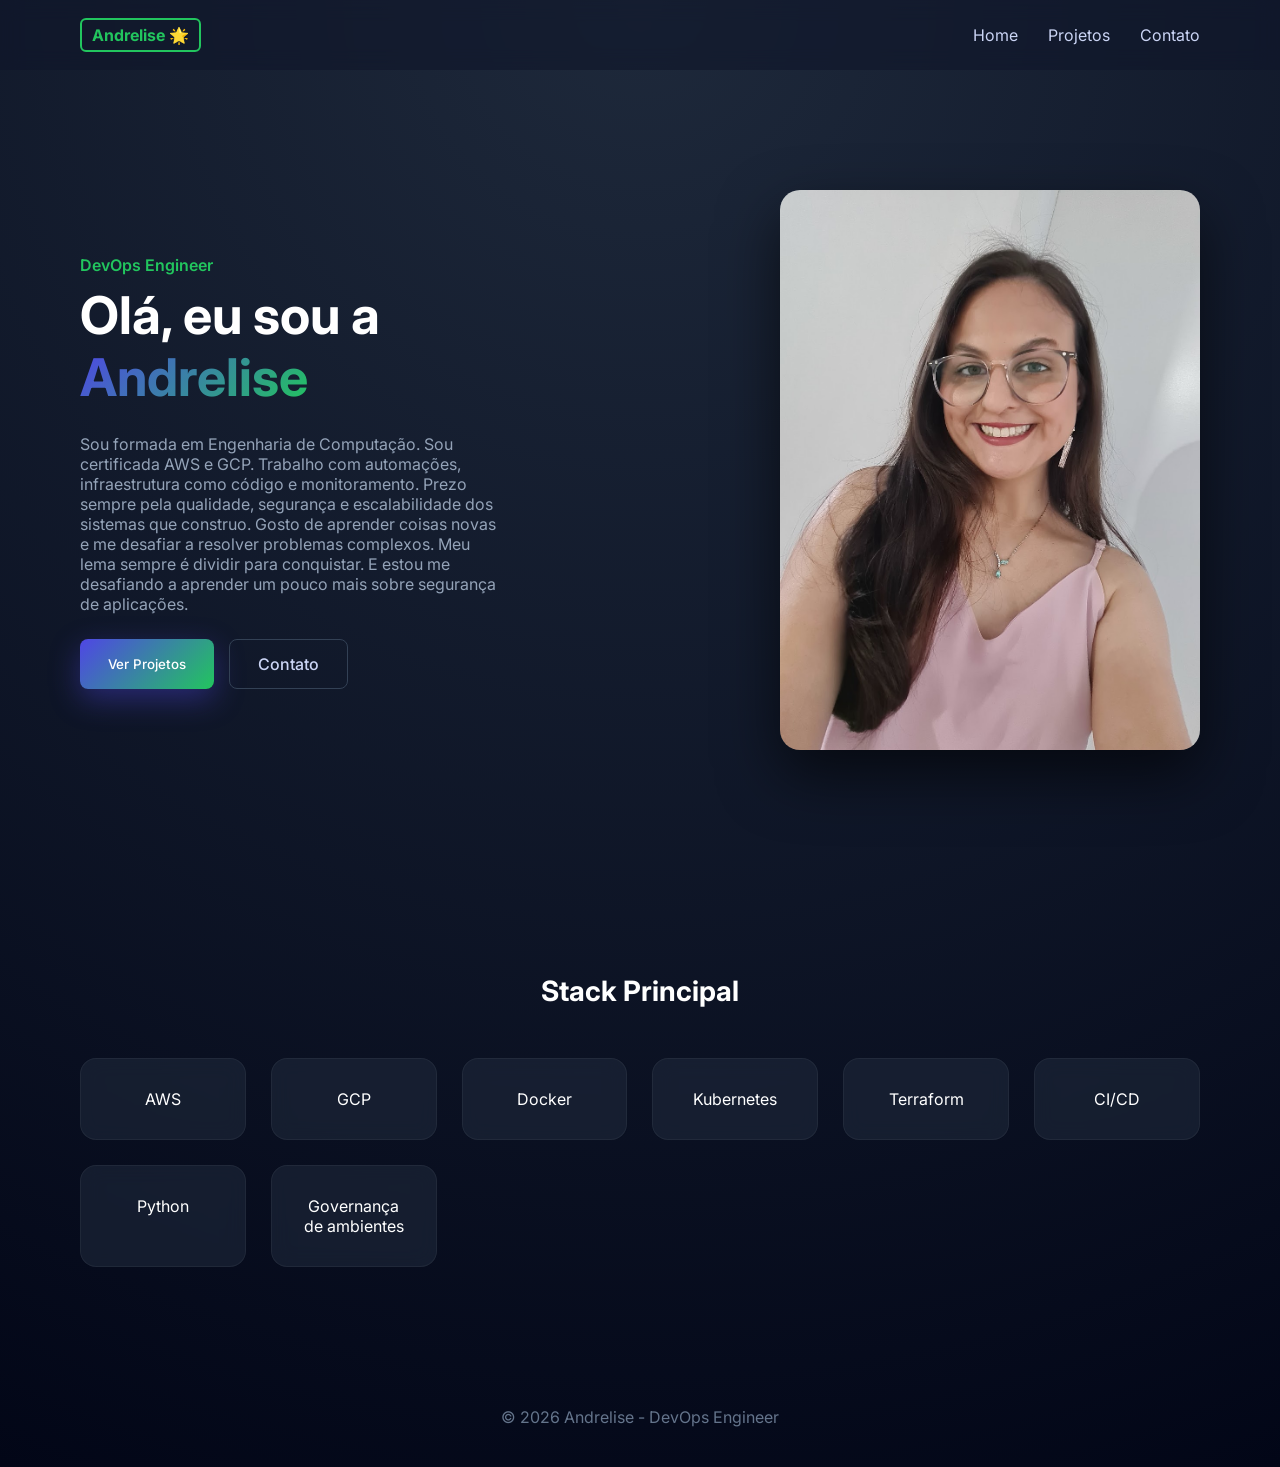
==== index.html @ 93962650 "Ajustando btn de contato" ====
<!doctype html>
<html lang="pt-BR">
  <head>
    <meta charset="UTF-8" />
    <meta name="viewport" content="width=device-width, initial-scale=1.0" />
    <link
      rel="icon"
      href="data:image/svg+xml,<svg xmlns=%22http://www.w3.org/2000/svg%22 viewBox=%220 0 100 100%22><text y=%22.9em%22 font-size=%2290%22>🚀</text></svg>"
    />
    <title>Andrelise | DevOps Engineer</title>

    <!-- Google Fonts -->
    <link
      href="https://fonts.googleapis.com/css2?family=Inter:wght@300;400;600;700&display=swap"
      rel="stylesheet"
    />

    <link rel="stylesheet" href="./styles.css" />
  </head>
  <body>
    <header class="navbar">
      <div class="logo">
        <span class="logo-box">Andrelise 🌟</span>
        <!-- <span class="logo-text">PORTFOLIO</span> -->
      </div>

      <nav>
        <ul>
          <li class="active">Home</li>
          <!-- <li>Sobre</li>k -->
          <li>Projetos</li>
          <!-- <li>Skills</li> -->
          <li>
            <a
              href="https://www.linkedin.com/in/andrelise-pinheiro"
              target="_blank"
              >Contato</a
            >
          </li>
        </ul>
      </nav>
    </header>

    <section class="hero">
      <div class="hero-text">
        <p class="subtitle">DevOps Engineer</p>

        <h1>
          Olá, eu sou a <br />
          <span>Andrelise</span>
        </h1>

        <p class="description">
          Sou formada em Engenharia de Computação. Sou certificada AWS e GCP. 
          Trabalho com automações, infraestrutura como código e monitoramento.
          Prezo sempre pela qualidade, segurança e escalabilidade dos sistemas que construo.
          Gosto de aprender coisas novas e me desafiar a resolver problemas complexos.
          Meu lema sempre é dividir para conquistar.
          E estou me desafiando a aprender um pouco mais sobre segurança de aplicações.
        </p>

        <div class="buttons">
          <button class="primary">Ver Projetos</button>
          <a href="https://www.linkedin.com/in/andrelise-pinheiro" target="_blank" class="secondary">Contato</a>
        </div>
      </div>

      <div class="hero-image">
        <img src="images/me.png" alt="Andrelise DevOps" />
      </div>
    </section>

    <section class="skills">
      <h2>Stack Principal</h2>

      <div class="skills-grid">
        <div class="card">AWS</div>
        <div class="card">GCP</div>
        <div class="card">Docker</div>
        <div class="card">Kubernetes</div>
        <div class="card">Terraform</div>
        <div class="card">CI/CD</div>
        <div class="card">Python</div>
        <div class="card">Governança de ambientes</div>
      </div>
    </section>

    <footer>
      <p>© 2026 Andrelise - DevOps Engineer</p>
    </footer>

    <script src="./script.js"></script>
  </body>
</html>
---- styles.css ----
:root {
  --primary: #4f46e5;
  --secondary: #22c55e;
  --dark: #0f172a;
  --light: #f8fafc;
  --gray: #64748b;
  --gradient: linear-gradient(135deg, #4f46e5, #22c55e);
}

* {
  margin: 0;
  padding: 0;
  box-sizing: border-box;
  font-family: "Inter", sans-serif;
}

body {
  background: radial-gradient(circle at top, #1e293b, #020617);
  color: white;
  overflow-x: hidden;
}

/* NAVBAR */
.navbar {
  display: flex;
  justify-content: space-between;
  align-items: center;
  padding: 25px 80px;
  position: sticky;
  top: 0;
  backdrop-filter: blur(10px);
  background: rgba(15, 23, 42, 0.6);
}

.logo-box {
  border: 2px solid var(--secondary);
  padding: 5px 10px;
  font-weight: bold;
  color: var(--secondary);
  border-radius: 6px;
}

.logo-text {
  margin-left: 10px;
  font-weight: 600;
  letter-spacing: 2px;
}

/* NAV */
nav ul {
  display: flex;
  gap: 30px;
  list-style: none;
}

nav li {
  cursor: pointer;
  position: relative;
  color: #cbd5f5;
}

nav a {
  text-decoration: none;
  color: inherit;
}

nav li::after {
  content: "";
  position: absolute;
  width: 0%;
  height: 2px;
  bottom: -6px;
  left: 0;
  background: var(--gradient);
  transition: 0.3s;
}

nav li:hover::after {
  width: 100%;
}

/* HERO */
.hero {
  display: flex;
  justify-content: space-between;
  align-items: center;
  padding: 120px 80px;
}

.subtitle {
  color: var(--secondary);
  font-weight: 600;
  margin-bottom: 10px;
}

.hero h1 {
  font-size: 52px;
  line-height: 1.2;
}

.hero h1 span {
  background: var(--gradient);
  -webkit-background-clip: text;
  -webkit-text-fill-color: transparent;
}

.description {
  margin: 25px 0;
  color: #94a3b8;
  max-width: 420px;
}

/* BOTÕES */
.buttons {
  display: flex;
  gap: 15px;
}

button {
  padding: 14px 28px;
  border-radius: 8px;
  cursor: pointer;
  transition: 0.3s;
  font-weight: 500;
}

.primary {
  background: var(--gradient);
  border: none;
  color: white;
  box-shadow: 0 10px 30px rgba(79, 70, 229, 0.4);
}

.primary:hover {
  transform: translateY(-2px) scale(1.03);
}

.secondary {
  background: transparent;
  border: 1px solid #334155;
  color: #cbd5f5;
}

.secondary:hover {
  border-color: var(--secondary);
  color: var(--secondary);
}

a.secondary {
  display: inline-block;
  padding: 14px 28px;
  border-radius: 8px;
  background: transparent;
  border: 1px solid #334155;
  color: #cbd5f5;
  transition: 0.3s;
  text-decoration: none;
  font-weight: 500;
  cursor: pointer;
}

a.secondary:hover {
  border-color: var(--secondary);
  color: var(--secondary);
}

/* IMAGE */
.hero-image img {
  width: 420px;
  border-radius: 20px;
  box-shadow: 0 25px 60px rgba(0, 0, 0, 0.6);
  transition: 0.4s;
}

.hero-image img:hover {
  transform: scale(1.03) rotate(1deg);
}

/* SKILLS */
.skills {
  padding: 100px 80px;
  text-align: center;
}

.skills h2 {
  margin-bottom: 50px;
  font-size: 28px;
}

.skills-grid {
  display: grid;
  grid-template-columns: repeat(auto-fit, minmax(160px, 1fr));
  gap: 25px;
}

.card {
  background: rgba(30, 41, 59, 0.6);
  padding: 30px;
  border-radius: 16px;
  backdrop-filter: blur(10px);
  border: 1px solid rgba(255, 255, 255, 0.05);
  transition: 0.3s;
}

.card:hover {
  transform: translateY(-8px);
  background: linear-gradient(
    135deg,
    rgba(79, 70, 229, 0.2),
    rgba(34, 197, 94, 0.2)
  );
}

/* FOOTER */
footer {
  text-align: center;
  padding: 40px;
  color: #64748b;
}

/* RESPONSIVO */
@media (max-width: 900px) {
  .hero {
    flex-direction: column;
    text-align: center;
  }

  .hero-image {
    margin-top: 40px;
  }

  .navbar {
    padding: 20px;
  }
}
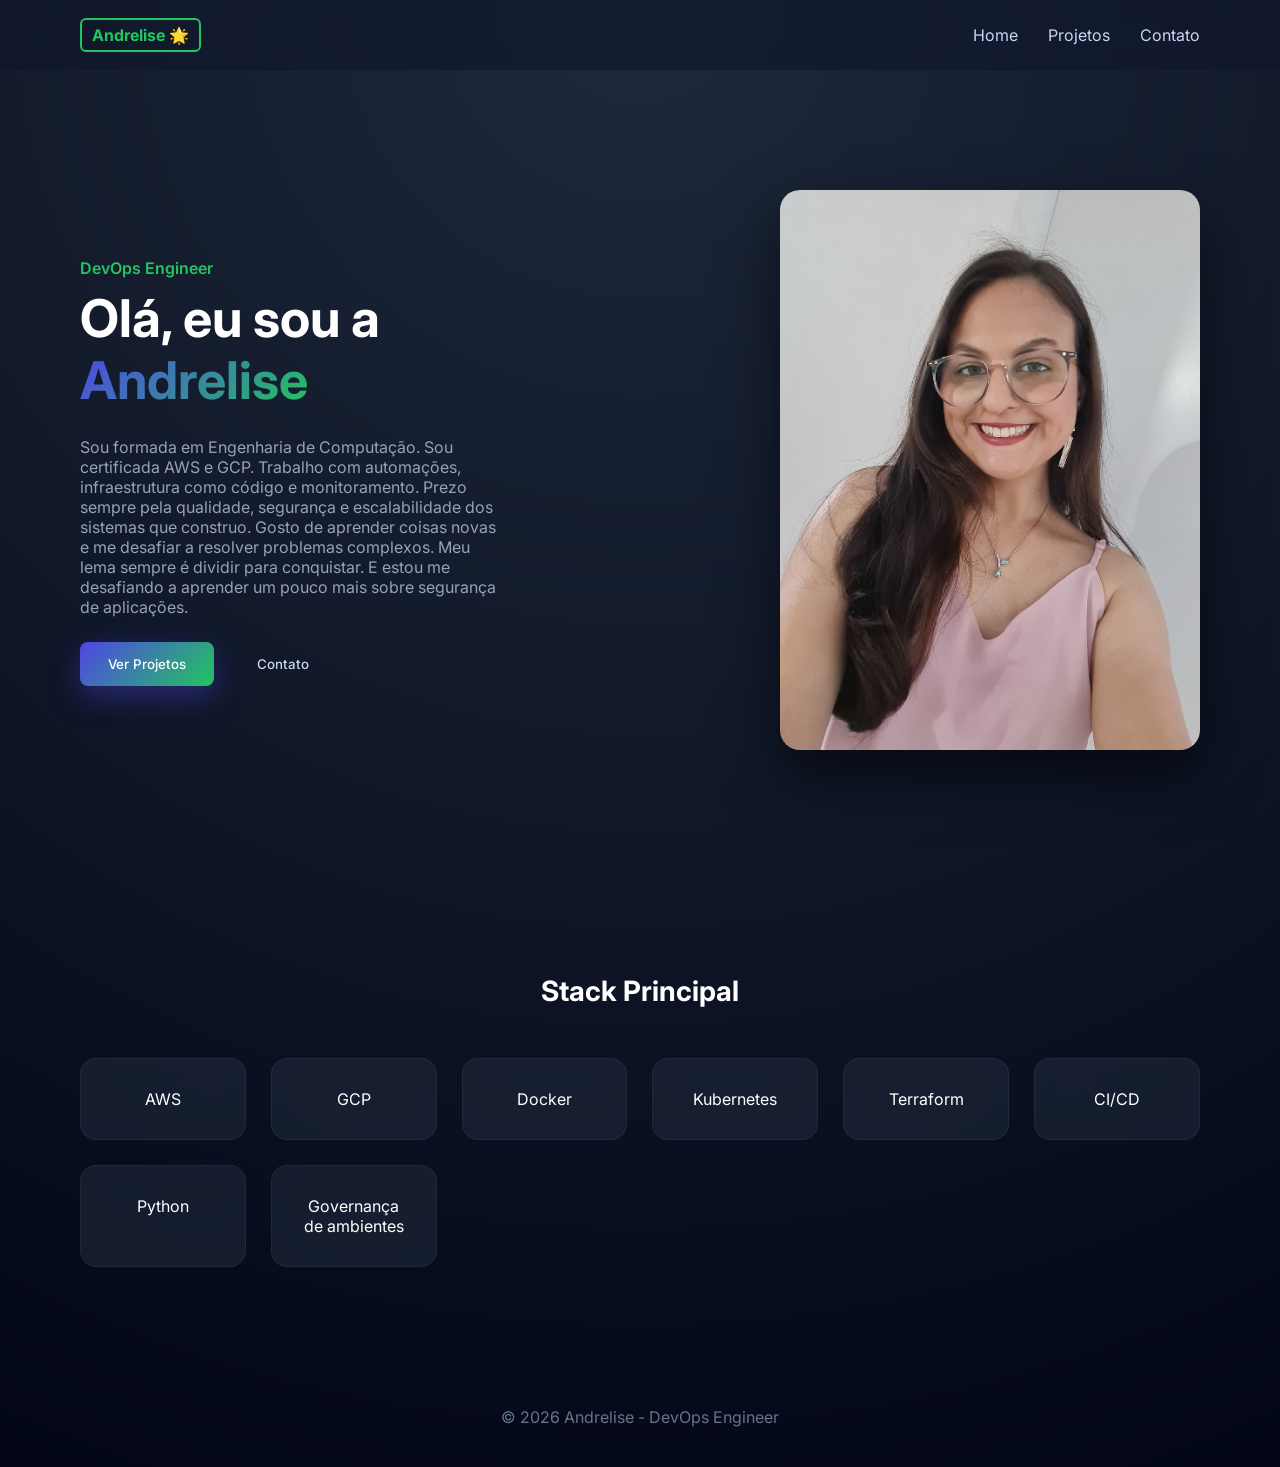
==== commit 1fe5edf6: "Trocando <a> para <button>" ====
--- a/index.html
+++ b/index.html
@@ -30,7 +30,7 @@
           <!-- <li>Sobre</li>k -->
           <li>Projetos</li>
           <!-- <li>Skills</li> -->
-          <li>
+          <li class="contact-link">
             <a
               href="https://www.linkedin.com/in/andrelise-pinheiro"
               target="_blank"
@@ -51,17 +51,18 @@
         </h1>
 
         <p class="description">
-          Sou formada em Engenharia de Computação. Sou certificada AWS e GCP. 
+          Sou formada em Engenharia de Computação. Sou certificada AWS e GCP.
           Trabalho com automações, infraestrutura como código e monitoramento.
-          Prezo sempre pela qualidade, segurança e escalabilidade dos sistemas que construo.
-          Gosto de aprender coisas novas e me desafiar a resolver problemas complexos.
-          Meu lema sempre é dividir para conquistar.
-          E estou me desafiando a aprender um pouco mais sobre segurança de aplicações.
+          Prezo sempre pela qualidade, segurança e escalabilidade dos sistemas
+          que construo. Gosto de aprender coisas novas e me desafiar a resolver
+          problemas complexos. Meu lema sempre é dividir para conquistar. E
+          estou me desafiando a aprender um pouco mais sobre segurança de
+          aplicações.
         </p>
 
         <div class="buttons">
           <button class="primary">Ver Projetos</button>
-          <a href="https://www.linkedin.com/in/andrelise-pinheiro" target="_blank" class="secondary">Contato</a>
+          <button class="secondary" onclick="window.open('https://www.linkedin.com/in/andrelise-pinheiro', '_blank')">Contato</button>
         </div>
       </div>
 
--- a/styles.css
+++ b/styles.css
@@ -79,6 +79,10 @@
   width: 100%;
 }
 
+nav li.contact-link::after {
+  display: none;
+}
+
 /* HERO */
 .hero {
   display: flex;
@@ -137,12 +141,12 @@
 
 .secondary {
   background: transparent;
-  border: 1px solid #334155;
+  border: none;
   color: #cbd5f5;
+  padding: 14px 28px;
 }
 
 .secondary:hover {
-  border-color: var(--secondary);
   color: var(--secondary);
 }
 
@@ -160,7 +164,6 @@
 }
 
 a.secondary:hover {
-  border-color: var(--secondary);
   color: var(--secondary);
 }
 
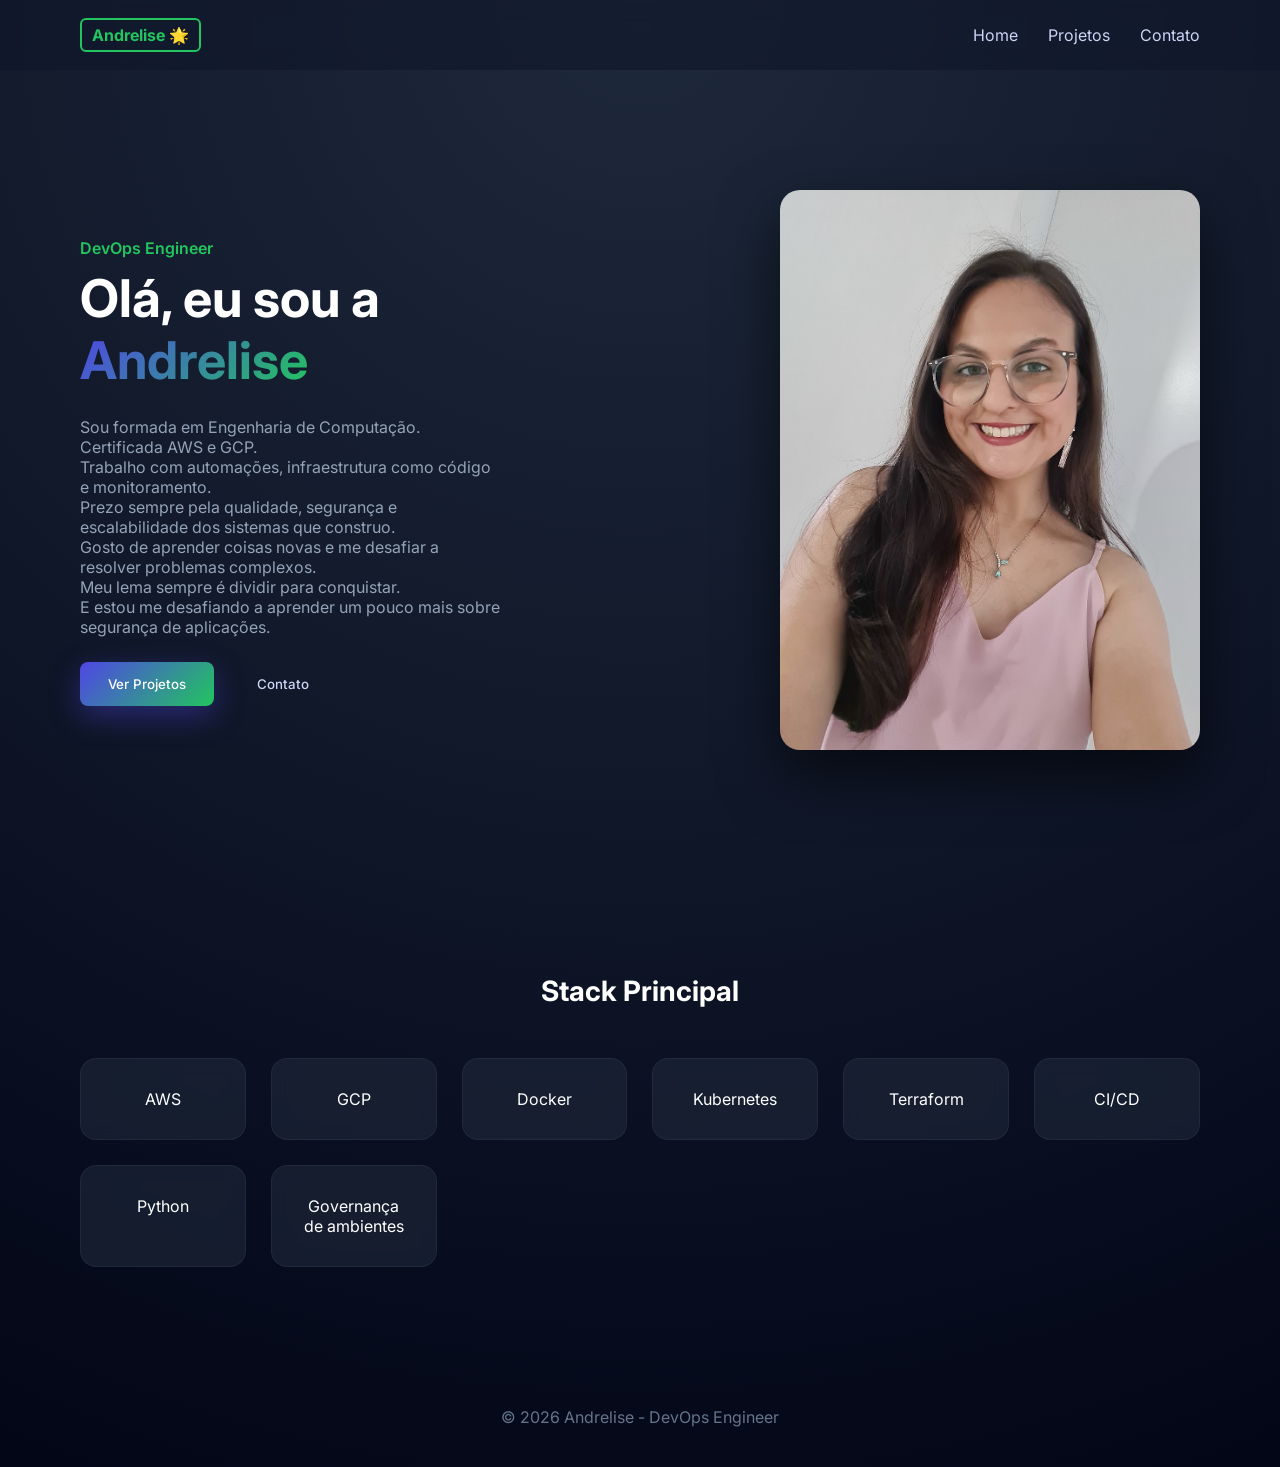
==== commit bd8261c7: "Ajustando estilo do btn e quebra de linha" ====
--- a/index.html
+++ b/index.html
@@ -51,11 +51,11 @@
         </h1>
 
         <p class="description">
-          Sou formada em Engenharia de Computação. Sou certificada AWS e GCP.
-          Trabalho com automações, infraestrutura como código e monitoramento.
+          Sou formada em Engenharia de Computação. <br /> Certificada AWS e GCP. <br />
+          Trabalho com automações, infraestrutura como código e monitoramento. <br />
           Prezo sempre pela qualidade, segurança e escalabilidade dos sistemas
-          que construo. Gosto de aprender coisas novas e me desafiar a resolver
-          problemas complexos. Meu lema sempre é dividir para conquistar. E
+          que construo.<br />  Gosto de aprender coisas novas e me desafiar a resolver
+          problemas complexos. <br /> Meu lema sempre é dividir para conquistar. <br /> E
           estou me desafiando a aprender um pouco mais sobre segurança de
           aplicações.
         </p>
--- a/styles.css
+++ b/styles.css
@@ -81,6 +81,7 @@
 
 nav li.contact-link::after {
   display: none;
+  text-decoration: none;
 }
 
 /* HERO */
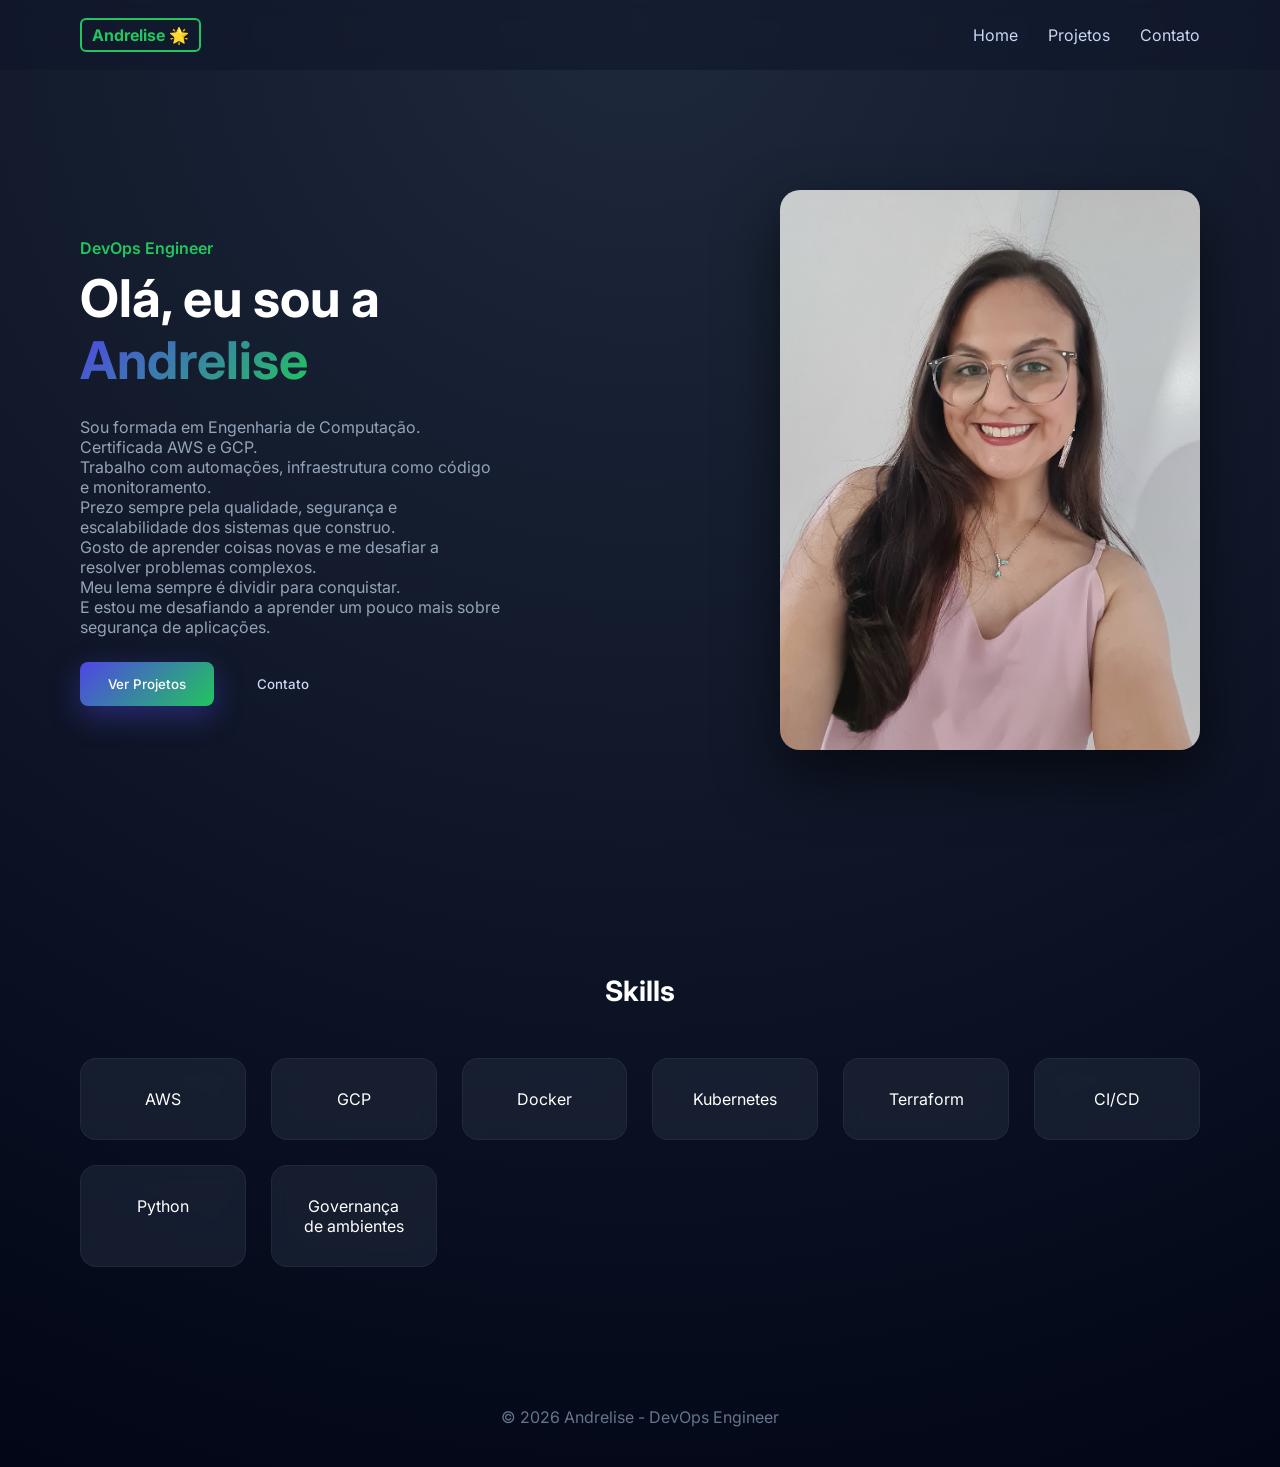
==== commit a6bdf19f: "Ajustando titulo de stack prncipal para skills" ====
--- a/index.html
+++ b/index.html
@@ -72,7 +72,7 @@
     </section>
 
     <section class="skills">
-      <h2>Stack Principal</h2>
+      <h2>Skills</h2>
 
       <div class="skills-grid">
         <div class="card">AWS</div>
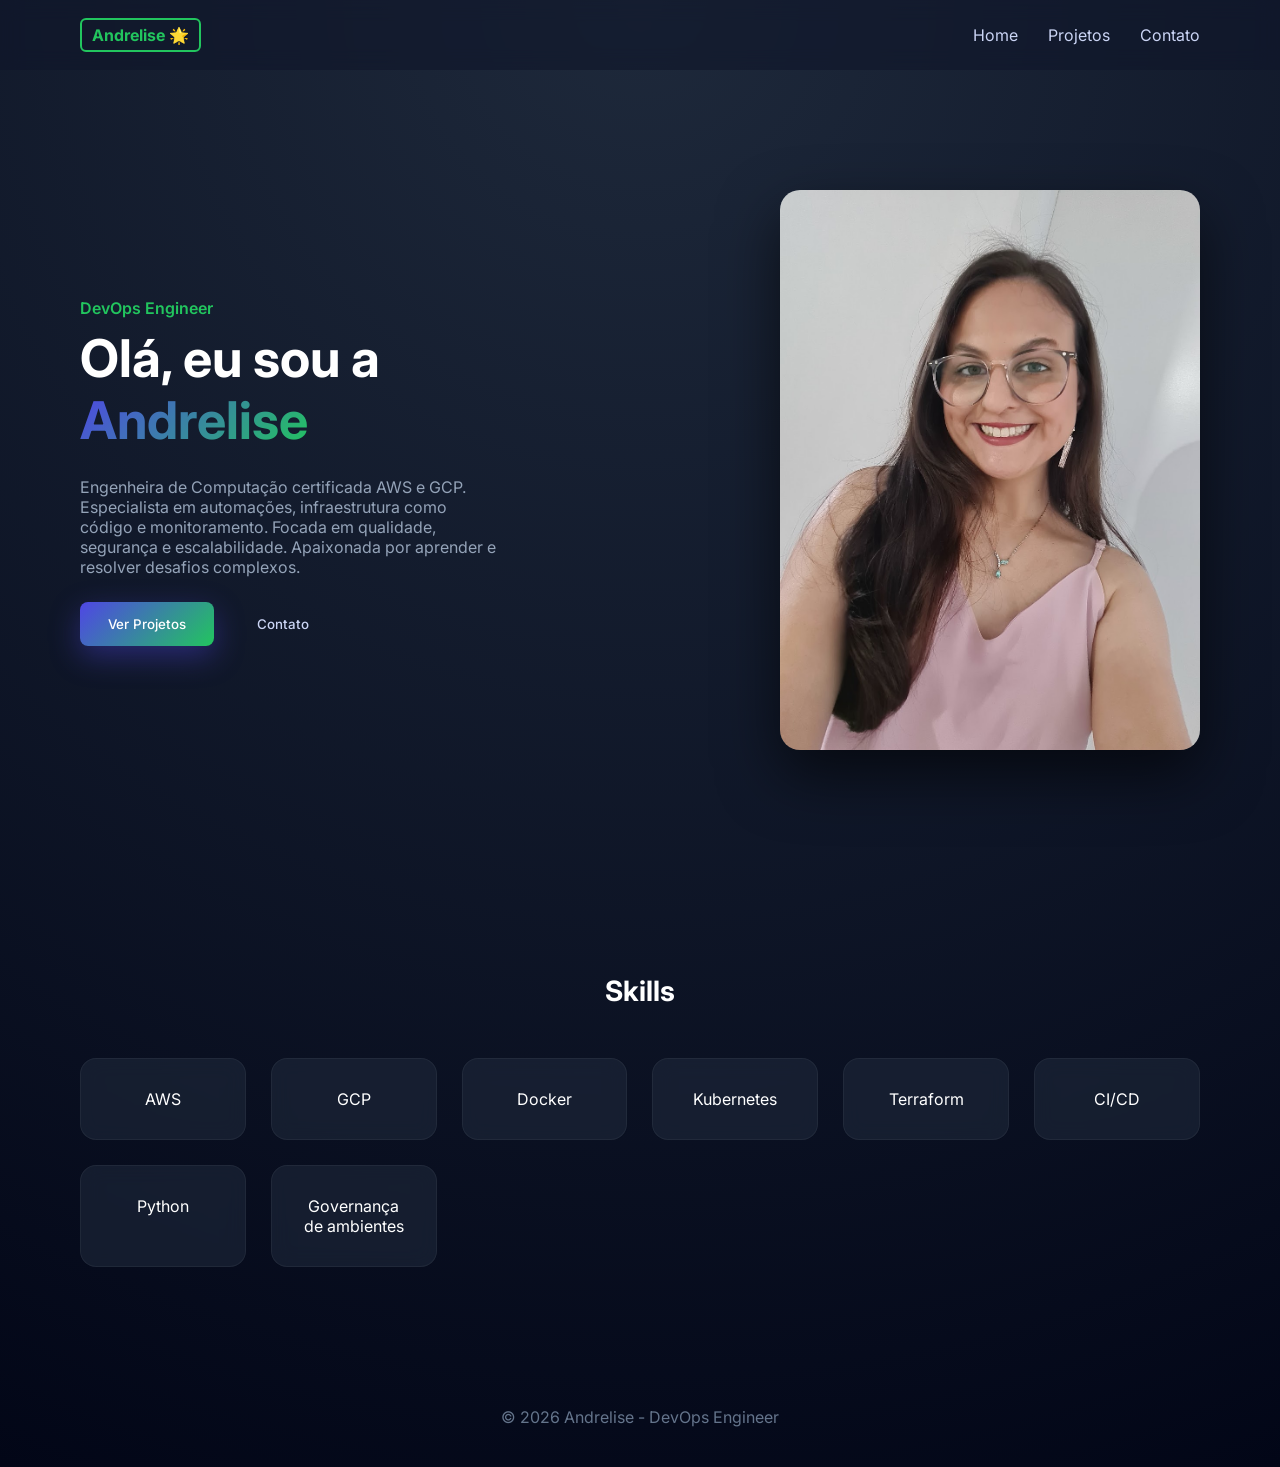
==== commit a924a3e4: "Ajustando a minha descrição para ficar mais simples" ====
--- a/index.html
+++ b/index.html
@@ -51,13 +51,7 @@
         </h1>
 
         <p class="description">
-          Sou formada em Engenharia de Computação. <br /> Certificada AWS e GCP. <br />
-          Trabalho com automações, infraestrutura como código e monitoramento. <br />
-          Prezo sempre pela qualidade, segurança e escalabilidade dos sistemas
-          que construo.<br />  Gosto de aprender coisas novas e me desafiar a resolver
-          problemas complexos. <br /> Meu lema sempre é dividir para conquistar. <br /> E
-          estou me desafiando a aprender um pouco mais sobre segurança de
-          aplicações.
+          Engenheira de Computação certificada AWS e GCP. Especialista em automações, infraestrutura como código e monitoramento. Focada em qualidade, segurança e escalabilidade. Apaixonada por aprender e resolver desafios complexos.
         </p>
 
         <div class="buttons">
--- a/styles.css
+++ b/styles.css
@@ -79,9 +79,14 @@
   width: 100%;
 }
 
-nav li.contact-link::after {
-  display: none;
+nav li.contact-link a,
+nav li.contact-link a:visited {
   text-decoration: none;
+  /* color: #FFFFFF; /* Coloque a cor que combina com o seu menu */
+}
+
+nav li.contact-link a:hover {
+  color: #CCCCCC; /* Uma cor um pouco diferente ao passar o mouse */
 }
 
 /* HERO */
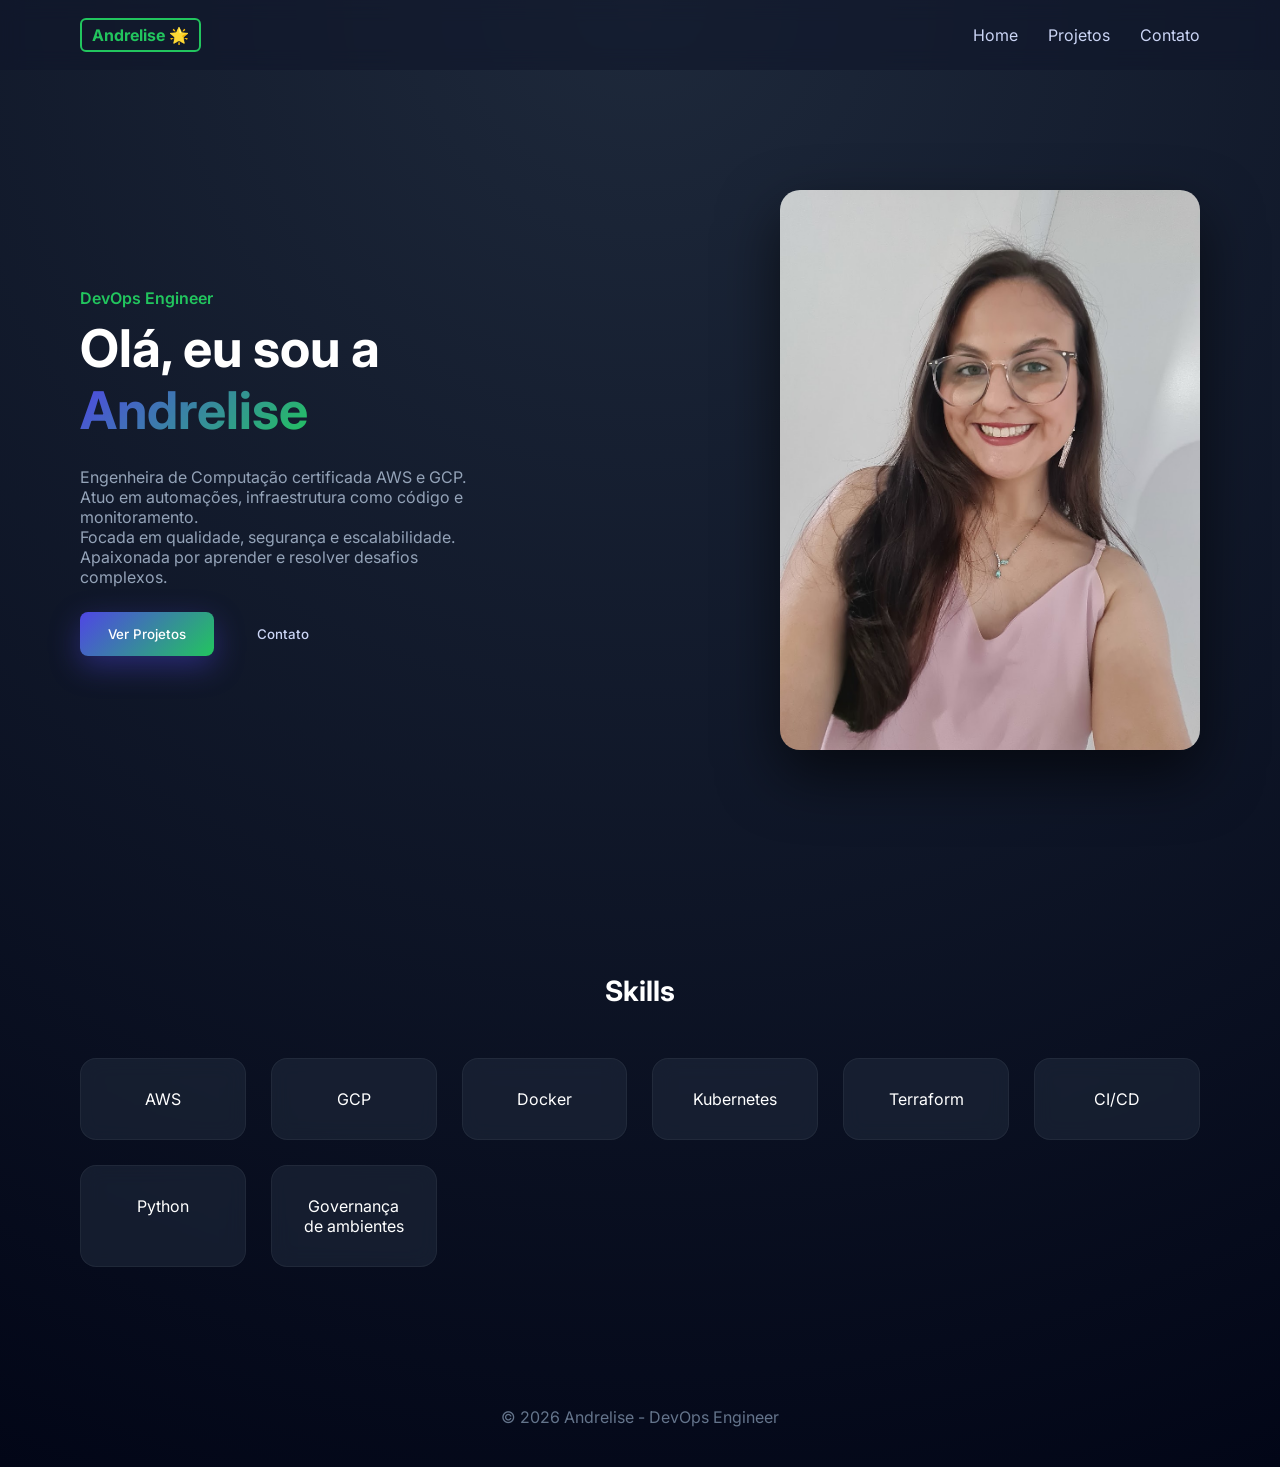
==== commit c6a1dc1e: "Ajustando a minha descrição para ficar mais simples" ====
--- a/index.html
+++ b/index.html
@@ -51,7 +51,7 @@
         </h1>
 
         <p class="description">
-          Engenheira de Computação certificada AWS e GCP. Especialista em automações, infraestrutura como código e monitoramento. Focada em qualidade, segurança e escalabilidade. Apaixonada por aprender e resolver desafios complexos.
+          Engenheira de Computação certificada AWS e GCP. <br /> Atuo em automações, infraestrutura como código e monitoramento. <br /> Focada em qualidade, segurança e escalabilidade. <br />  Apaixonada por aprender e resolver desafios complexos.
         </p>
 
         <div class="buttons">
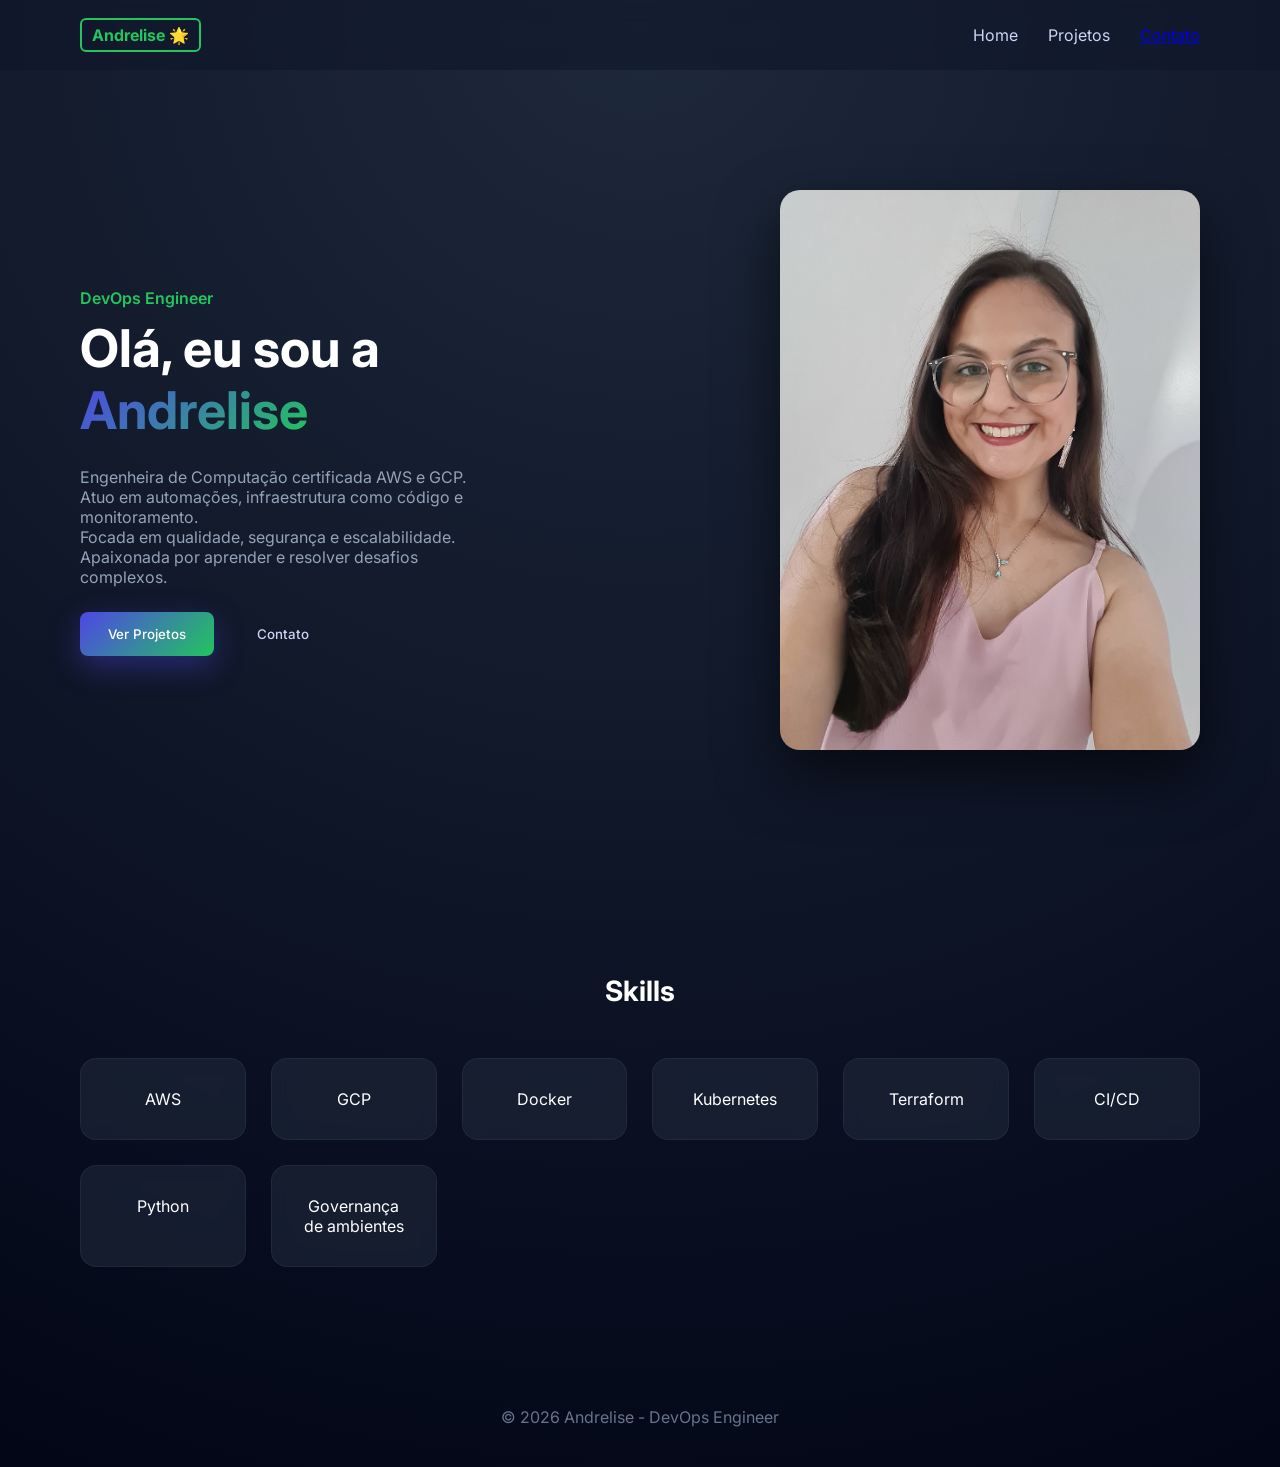
==== commit ef60845d: "ajustando style <a>" ====
--- a/index.html
+++ b/index.html
@@ -30,10 +30,11 @@
           <!-- <li>Sobre</li>k -->
           <li>Projetos</li>
           <!-- <li>Skills</li> -->
-          <li class="contact-link">
+          <li>
             <a
               href="https://www.linkedin.com/in/andrelise-pinheiro"
               target="_blank"
+              class="contact-link"
               >Contato</a
             >
           </li>
--- a/styles.css
+++ b/styles.css
@@ -58,11 +58,11 @@
   position: relative;
   color: #cbd5f5;
 }
-
+/* 
 nav a {
   text-decoration: none;
   color: inherit;
-}
+} */
 
 nav li::after {
   content: "";
